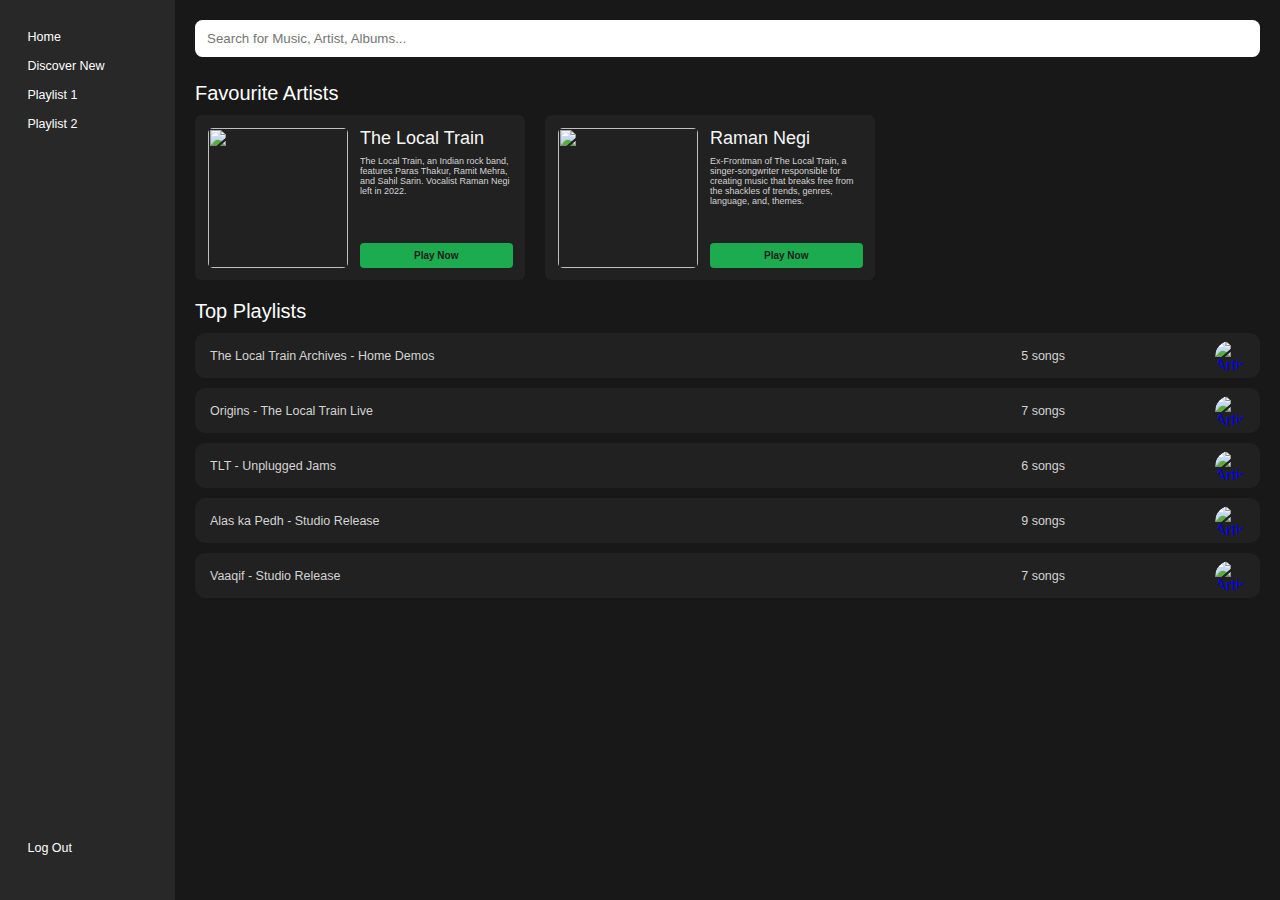
==== home.html @ 20991df9 "Add files via upload" ====
<!DOCTYPE html>
<html lang="en">
<head>
    <meta charset="UTF-8">
    <meta http-equiv="X-UA-Compatible" content="IE=edge">
    <meta name="viewport" content="width=device-width, initial-scale=1.0">
    <link rel="stylesheet" href="home.css">
    <title>Home - Spotify</title>
</head>
<body>
    <div class="sidebar">
        <div class="sb1">
            <a href="home.html">Home</a>
            <a href="explore.html">Discover New</a>
        </div>
        <div class="sb2">
            <a href="tlt_home_demo.html">Playlist 1</a>
            <a href="tlt_live.html">Playlist 2</a>
        </div>
        <div class="sb3">
            <a href="#">Log Out</a>
        </div>
    </div>
    <div class="home_body">
        <input class="search_bar" type="text" placeholder="Search for Music, Artist, Albums...">
        <div class="fav_artist">
            <label class="fav_art">Favourite Artists</label>
            <div class="artist_img">
                <div class="artst">
                    <img class="artstimg" src="ui elements/tlt.jpg">
                    <div class="artst_txt">
                        <h4>The Local Train</h4>
                        <p>The Local Train, an Indian rock band, features Paras Thakur, Ramit Mehra, and Sahil Sarin. Vocalist Raman Negi left in 2022.</p>
                        <div class="artst_btns">
                            <a href="tlt.html"><button class="artst_pn">Play Now</button></a>
                        </div>
                    </div>
                </div>
                <div class="artst">
                    <img class="artstimg" src="ui elements/raman_negi.jpg">
                    <div class="artst_txt">
                        <h4>Raman Negi</h4>
                        <p>Ex-Frontman of The Local Train, a singer-songwriter responsible for creating music that breaks free from the shackles of trends, genres, language, and, themes.</p>
                        <div class="artst_btns">
                            <a href="raman_negi.html"><button class="artst_pn">Play Now</button></a>
                        </div>
                    </div>
                </div>
            </div>
        </div>
        <div class="top_playlist">
            <label class="playlist_heading">Top Playlists</label>
            <a href="tlt_home_demo.html">
                <div class="playlist_bar">
                    <div class="cell label">The Local Train Archives - Home Demos</div>
                    <div class="cell label">5 songs</div>
                    <div class="cell playlist_artst_img">
                        <img src="ui elements/tlt_logo.jpg" alt="Artist Image">
                    </div>
                </div>
            </a>
            <a href="tlt_live.html">
                <div class="playlist_bar">
                    <div class="cell label">Origins - The Local Train Live</div>
                    <div class="cell label">7 songs</div>
                    <div class="cell playlist_artst_img">
                        <img src="ui elements/tlt_logo.jpg" alt="Artist Image">
                    </div>
                </div>
            </a>
            <a href="tlt_unplugged.html">
                <div class="playlist_bar">
                    <div class="cell label">TLT - Unplugged Jams</div>
                    <div class="cell label">6 songs</div>
                    <div class="cell playlist_artst_img">
                        <img src="ui elements/tlt_logo.jpg" alt="Artist Image">
                    </div>
                </div>
            </a>
            <a href="https://open.spotify.com/album/5xOkxpVDHdpWkI9mNfYXab">
                <div class="playlist_bar">
                    <div class="cell label">Alas ka Pedh - Studio Release</div>
                    <div class="cell label">9 songs</div>
                    <div class="cell playlist_artst_img">
                        <img src="ui elements/tlt_logo.jpg" alt="Artist Image">
                    </div>
                </div>
            </a>
            <a href="https://open.spotify.com/album/1DW7mX33rABORCELQ4KkQn">
                <div class="playlist_bar">
                    <div class="cell label">Vaaqif - Studio Release</div>
                    <div class="cell label">7 songs</div>
                    <div class="cell playlist_artst_img">
                        <img src="ui elements/tlt_logo.jpg" alt="Artist Image">
                    </div>
                </div>
            </a>
        </div>
    </div>
</body>
</html>
---- home.css ----
*{
    margin: 0;
    padding: 0;
}

body{
    font-family: Poppins, sans-serif;
    background-color: #181818;
}

a{
    text-decoration: none;
}

.sidebar{
    background-color: #282828;
    height: 100vh;
    width: 175px;
    display: flex;
    position: fixed;
    flex-direction: column;
    align-items: center;
}

.sidebar a{
    color: #ffffff;
    text-decoration: none;
    margin-bottom: 15px;
    font-size: 15px;
}

.sb1, .sb2, .sb3{
    width: 120px;
    display: flex;
    flex-direction: column;
}

.sb1 a, .sb2 a, .sb3 a{
    font-size: 12.5px;
}

.sb1{
    margin-top: 30px;
}

.sb3{
    margin-top: auto;
    margin-bottom: 30px;
}

.home_body{
    margin-left: 175px;
    padding: 20px;
    height: auto;
}

.search_bar{
    font-family: Poppins, sans-serif;
    width: 100%;
    height: 37px;
    border: none;
    box-sizing: border-box;
    padding: 12px;
    border-radius: 7.5px;
    outline: none;
}

.fav_art{
    font-size: 20px;
    font-weight: 500;
    color: white;
}

.fav_artist{
    margin-top: 25px;
}

.artist_img{
    margin-top: 10px;
    display: flex;
    flex-direction: row;
}

.artst{
    display: flex;
    flex-direction: row;
    width: 330px;
    background-color: #212121;
    height: 165px;
    padding: 12.5px;
    box-sizing: border-box;
    border-radius: 6px;
    margin-right: 20px;
}

.artst img{
    width: 140px;
    height: 140px;
    margin-right: 12.5px;
    border-radius: 5px;
}

.artst_txt{
    height: 140px;
    display: flex;
    flex-direction: column;
}

.artst_txt h4{
    font-size: 18px;
    color: #f6f6f6;
    font-weight: 500;
    margin-bottom: 7px;
}

.artst_txt p{
    font-size: 9px;
    color: #d4d4d4;
    font-weight: 300;
}

.artst_btns{
    margin-top: auto;
    width: 100%;
}

.artst_pn{
    background-color: #1CAC4F;
    color: #1c1c1c;
    font-weight: 600;
    border: none;
    border-radius: 4px;
    font-family: Poppins, sans-serif;
    font-size: 10px;
    width: 100%;
    height: 25px;
}

.top_playlist{
    margin-top: 20px;
}

.playlist_heading{
    font-size: 20px;
    font-weight: 500;
    color: white;
}

.playlist_bar {
    display: grid;
    grid-template-columns: 1fr auto auto;
    align-items: center;
    width: 100%;
    background-color: #212121;
    height: 45px;
    margin-top: 10px;
    padding: 0 15px;
    box-sizing: border-box;
    border-radius: 10px;
    grid-gap: 150px;
}

.cell {
    display: flex;
    align-items: center;
}

.label {
    font-size: 12.5px;
    color: #d4d4d4;
    white-space: nowrap;
}

.playlist_artst_img {
    height: 30px;
    width: 30px;
    background-color: #212121;
    border-radius: 50%;
    overflow: hidden;
    display: flex;
    align-items: center;
    justify-content: center;
}

.playlist_artst_img img {
    width: 100%;
    height: 100%;
    object-fit: cover;
    border-radius: 50%;
}
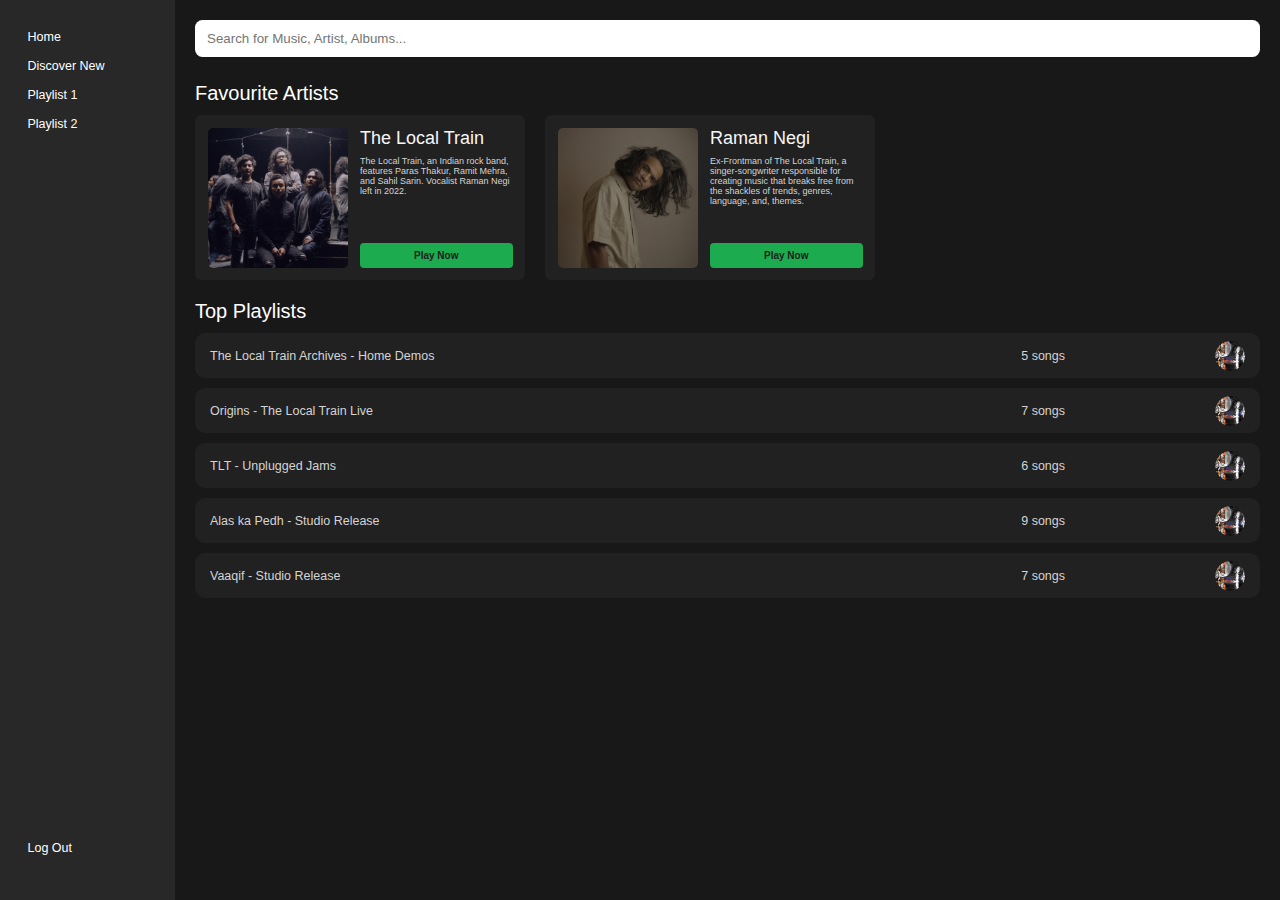
==== commit b8f84a7e: "Update home.html" ====
--- a/home.html
+++ b/home.html
@@ -42,7 +42,7 @@
                         <h4>Raman Negi</h4>
                         <p>Ex-Frontman of The Local Train, a singer-songwriter responsible for creating music that breaks free from the shackles of trends, genres, language, and, themes.</p>
                         <div class="artst_btns">
-                            <a href="raman_negi.html"><button class="artst_pn">Play Now</button></a>
+                            <a href="https://open.spotify.com/artist/1ZsF8DeNQav5xvu4X5KsYB"><button class="artst_pn">Play Now</button></a>
                         </div>
                     </div>
                 </div>
@@ -98,4 +98,4 @@
         </div>
     </div>
 </body>
-</html>+</html>
